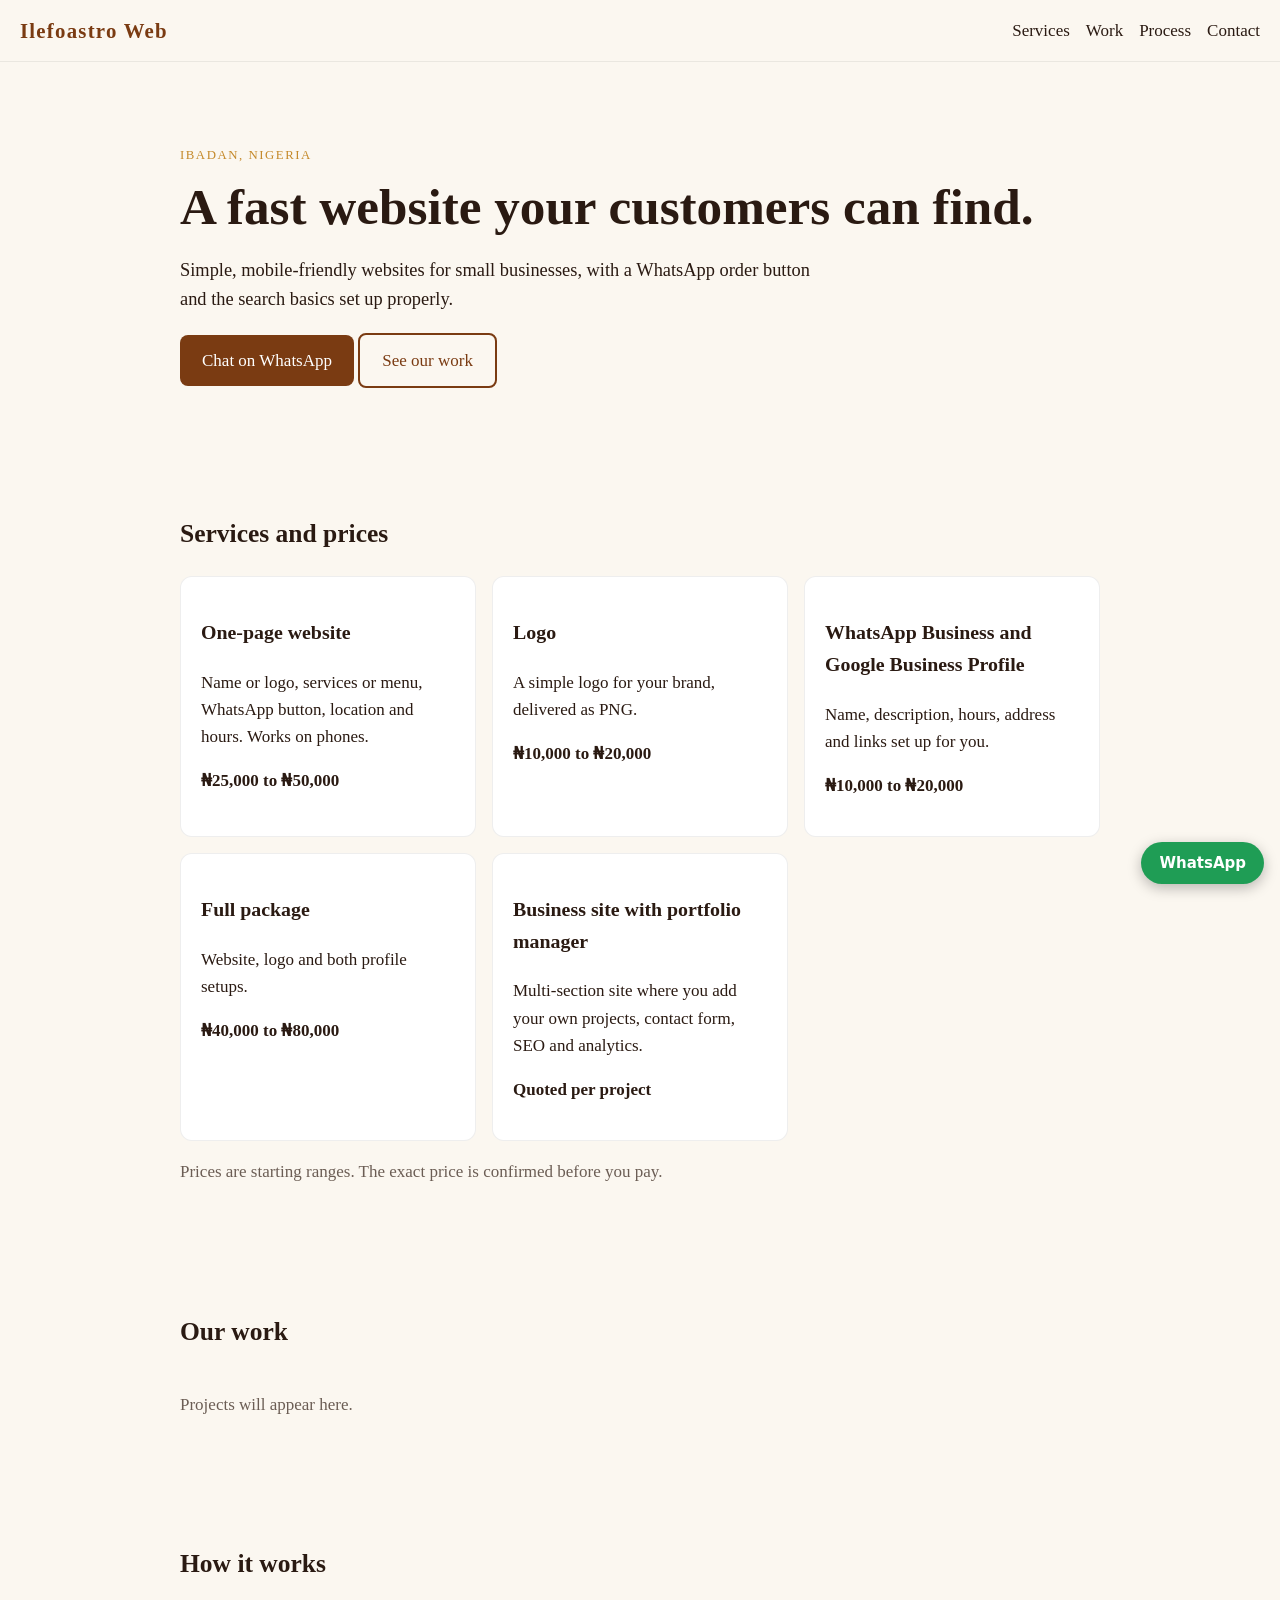
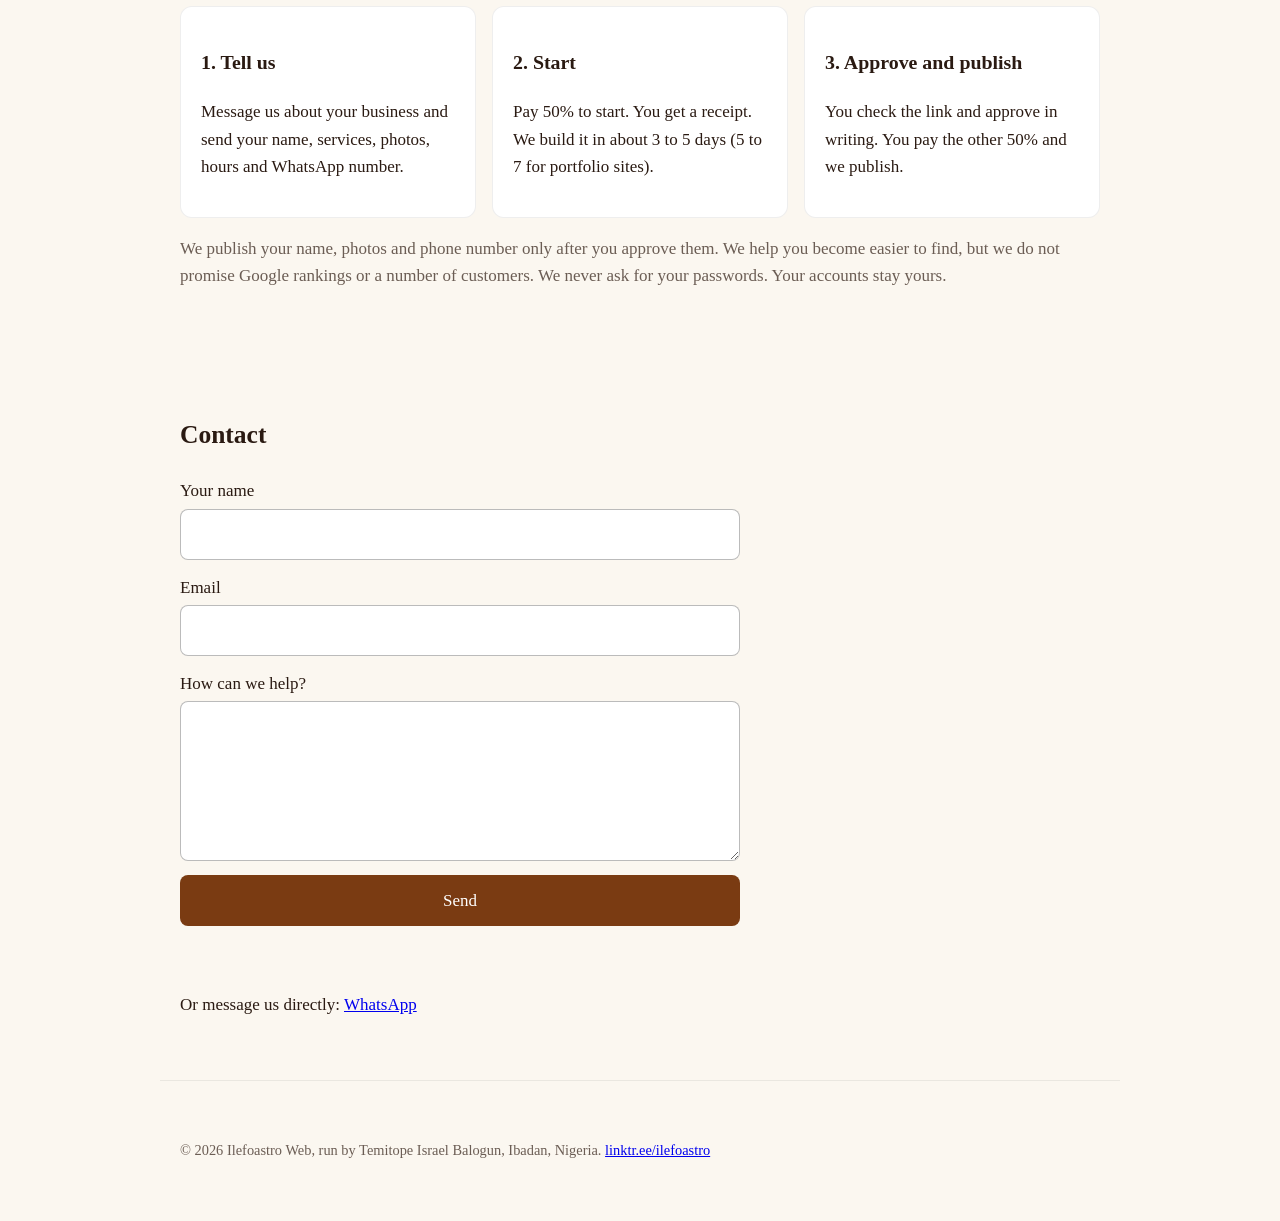
==== index.html @ 89b71308 "Add files via upload" ====
<!doctype html>
<html lang="en">
<head>
<meta charset="utf-8">
<meta name="viewport" content="width=device-width,initial-scale=1">
<title>Ilefoastro Web – simple, fast websites for small businesses in Ibadan</title>
<meta name="description" content="Ilefoastro Web builds simple, mobile-friendly websites, logos and WhatsApp and Google Business setups for small businesses in Nigeria. Based in Ibadan.">
<!-- DRAFT: remove the next line only when the owner approves going public -->
<meta name="robots" content="noindex,nofollow">
<link rel="canonical" href="https://ilefoastro-web.pages.dev/">
<meta property="og:title" content="Ilefoastro Web – websites for small businesses in Nigeria">
<meta property="og:description" content="Simple, fast, mobile-friendly websites with WhatsApp ordering. Ibadan, Nigeria.">
<meta property="og:type" content="website">
<link rel="stylesheet" href="style.css">
<script type="application/ld+json">
{"@context":"https://schema.org","@type":"ProfessionalService","name":"Ilefoastro Web","url":"https://ilefoastro-web.pages.dev/","areaServed":"Nigeria","address":{"@type":"PostalAddress","addressLocality":"Ibadan","addressRegion":"Oyo State","addressCountry":"NG"}}
</script>
</head>
<body>
<header class="top"><a class="brand" href="#">Ilefoastro Web</a>
<nav><a href="#services">Services</a><a href="#work">Work</a><a href="#how">Process</a><a href="#contact">Contact</a></nav></header>

<section class="hero">
<p class="eyebrow">Ibadan, Nigeria</p>
<h1>A fast website your customers can find.</h1>
<p class="lead">Simple, mobile-friendly websites for small businesses, with a WhatsApp order button and the search basics set up properly.</p>
<p><a class="btn" href="#" data-wa>Chat on WhatsApp</a> <a class="btn ghost" href="#work">See our work</a></p>
</section>

<section id="services"><h2>Services and prices</h2>
<div class="cards">
<div class="card"><h3>One-page website</h3><p>Name or logo, services or menu, WhatsApp button, location and hours. Works on phones.</p><p><b>₦25,000 to ₦50,000</b></p></div>
<div class="card"><h3>Logo</h3><p>A simple logo for your brand, delivered as PNG.</p><p><b>₦10,000 to ₦20,000</b></p></div>
<div class="card"><h3>WhatsApp Business and Google Business Profile</h3><p>Name, description, hours, address and links set up for you.</p><p><b>₦10,000 to ₦20,000</b></p></div>
<div class="card"><h3>Full package</h3><p>Website, logo and both profile setups.</p><p><b>₦40,000 to ₦80,000</b></p></div>
<div class="card"><h3>Business site with portfolio manager</h3><p>Multi-section site where you add your own projects, contact form, SEO and analytics.</p><p><b>Quoted per project</b></p></div>
</div>
<p class="muted">Prices are starting ranges. The exact price is confirmed before you pay.</p></section>

<section id="work"><h2>Our work</h2>
<div id="projects" class="cards"><p class="muted">Projects will appear here.</p></div></section>

<section id="how"><h2>How it works</h2>
<div class="cards">
<div class="card"><h3>1. Tell us</h3><p>Message us about your business and send your name, services, photos, hours and WhatsApp number.</p></div>
<div class="card"><h3>2. Start</h3><p>Pay 50% to start. You get a receipt. We build it in about 3 to 5 days (5 to 7 for portfolio sites).</p></div>
<div class="card"><h3>3. Approve and publish</h3><p>You check the link and approve in writing. You pay the other 50% and we publish.</p></div>
</div>
<p class="muted">We publish your name, photos and phone number only after you approve them. We help you become easier to find, but we do not promise Google rankings or a number of customers. We never ask for your passwords. Your accounts stay yours.</p></section>

<section id="contact"><h2>Contact</h2>
<form id="contactForm" action="https://api.web3forms.com/submit" method="POST">
<input type="hidden" name="access_key" value="REPLACE_WITH_WEB3FORMS_ACCESS_KEY">
<input type="hidden" name="subject" value="New enquiry from the Ilefoastro Web website">
<input type="checkbox" name="botcheck" class="hp" tabindex="-1" autocomplete="off">
<label>Your name<input name="name" required></label>
<label>Email<input type="email" name="email" required></label>
<label>How can we help?<textarea name="message" rows="5" required></textarea></label>
<button class="btn" type="submit">Send</button>
<p id="formMsg" class="muted" role="status"></p>
</form>
<p>Or message us directly: <a href="#" data-wa>WhatsApp</a></p>
</section>

<footer><p>© 2026 Ilefoastro Web, run by Temitope Israel Balogun, Ibadan, Nigeria. <a href="https://linktr.ee/ilefoastro">linktr.ee/ilefoastro</a></p></footer>

<a class="wa-float" href="#" data-wa aria-label="Chat on WhatsApp">WhatsApp</a>
<script src="app.js"></script>
<!-- Cloudflare Web Analytics: paste your token below, then remove this comment markers
<script defer src="https://static.cloudflareinsights.com/beacon.min.js" data-cf-beacon='{"token": "REPLACE_WITH_CLOUDFLARE_TOKEN"}'></script>
-->
</body></html>
---- style.css ----
:root{--bg:#fbf7f0;--ink:#2a1a12;--accent:#7a3b12;--gold:#c58a2b;--card:#fff;--muted:#6b5d54}
@media (prefers-color-scheme:dark){:root{--bg:#1d140f;--ink:#f3e9dc;--accent:#e0a35c;--gold:#e0a35c;--card:#2a1d16;--muted:#b9a894}}
*{box-sizing:border-box}body{margin:0;background:var(--bg);color:var(--ink);font:17px/1.6 Georgia,'Times New Roman',serif}
.top{display:flex;justify-content:space-between;align-items:center;padding:14px 20px;position:sticky;top:0;background:var(--bg);border-bottom:1px solid #0001}
.brand{font-weight:700;font-size:1.3rem;color:var(--accent);text-decoration:none;letter-spacing:.06em}
nav a{margin-left:16px;color:var(--ink);text-decoration:none}
section,.hero,footer{max-width:960px;margin:0 auto;padding:44px 20px}
.hero{padding-top:70px}h1{font-size:clamp(2rem,6vw,3.2rem);line-height:1.15;margin:.2em 0}
.eyebrow{color:var(--gold);letter-spacing:.12em;text-transform:uppercase;font-size:.8rem}.lead{font-size:1.15rem;max-width:640px}
.btn{display:inline-block;background:var(--accent);color:#fff;padding:12px 22px;border-radius:8px;text-decoration:none;border:0;font:inherit;cursor:pointer}
.btn.ghost{background:transparent;color:var(--accent);border:2px solid var(--accent)}
.cards{display:grid;grid-template-columns:repeat(auto-fit,minmax(250px,1fr));gap:16px}
.card{background:var(--card);padding:20px;border-radius:12px;border:1px solid #0001}.card img{width:100%;border-radius:8px}
form{display:grid;gap:14px;max-width:560px}label{display:grid;gap:4px}
input,textarea{padding:11px;border:1px solid #0004;border-radius:8px;font:inherit;background:var(--card);color:var(--ink)}
.hp{position:absolute;left:-9999px}.muted{color:var(--muted)}footer{color:var(--muted);font-size:.9rem;border-top:1px solid #0001}
.wa-float{position:fixed;right:16px;bottom:16px;background:#1f9d55;color:#fff;padding:12px 18px;border-radius:999px;text-decoration:none;font:600 15px system-ui;box-shadow:0 4px 14px #0004}
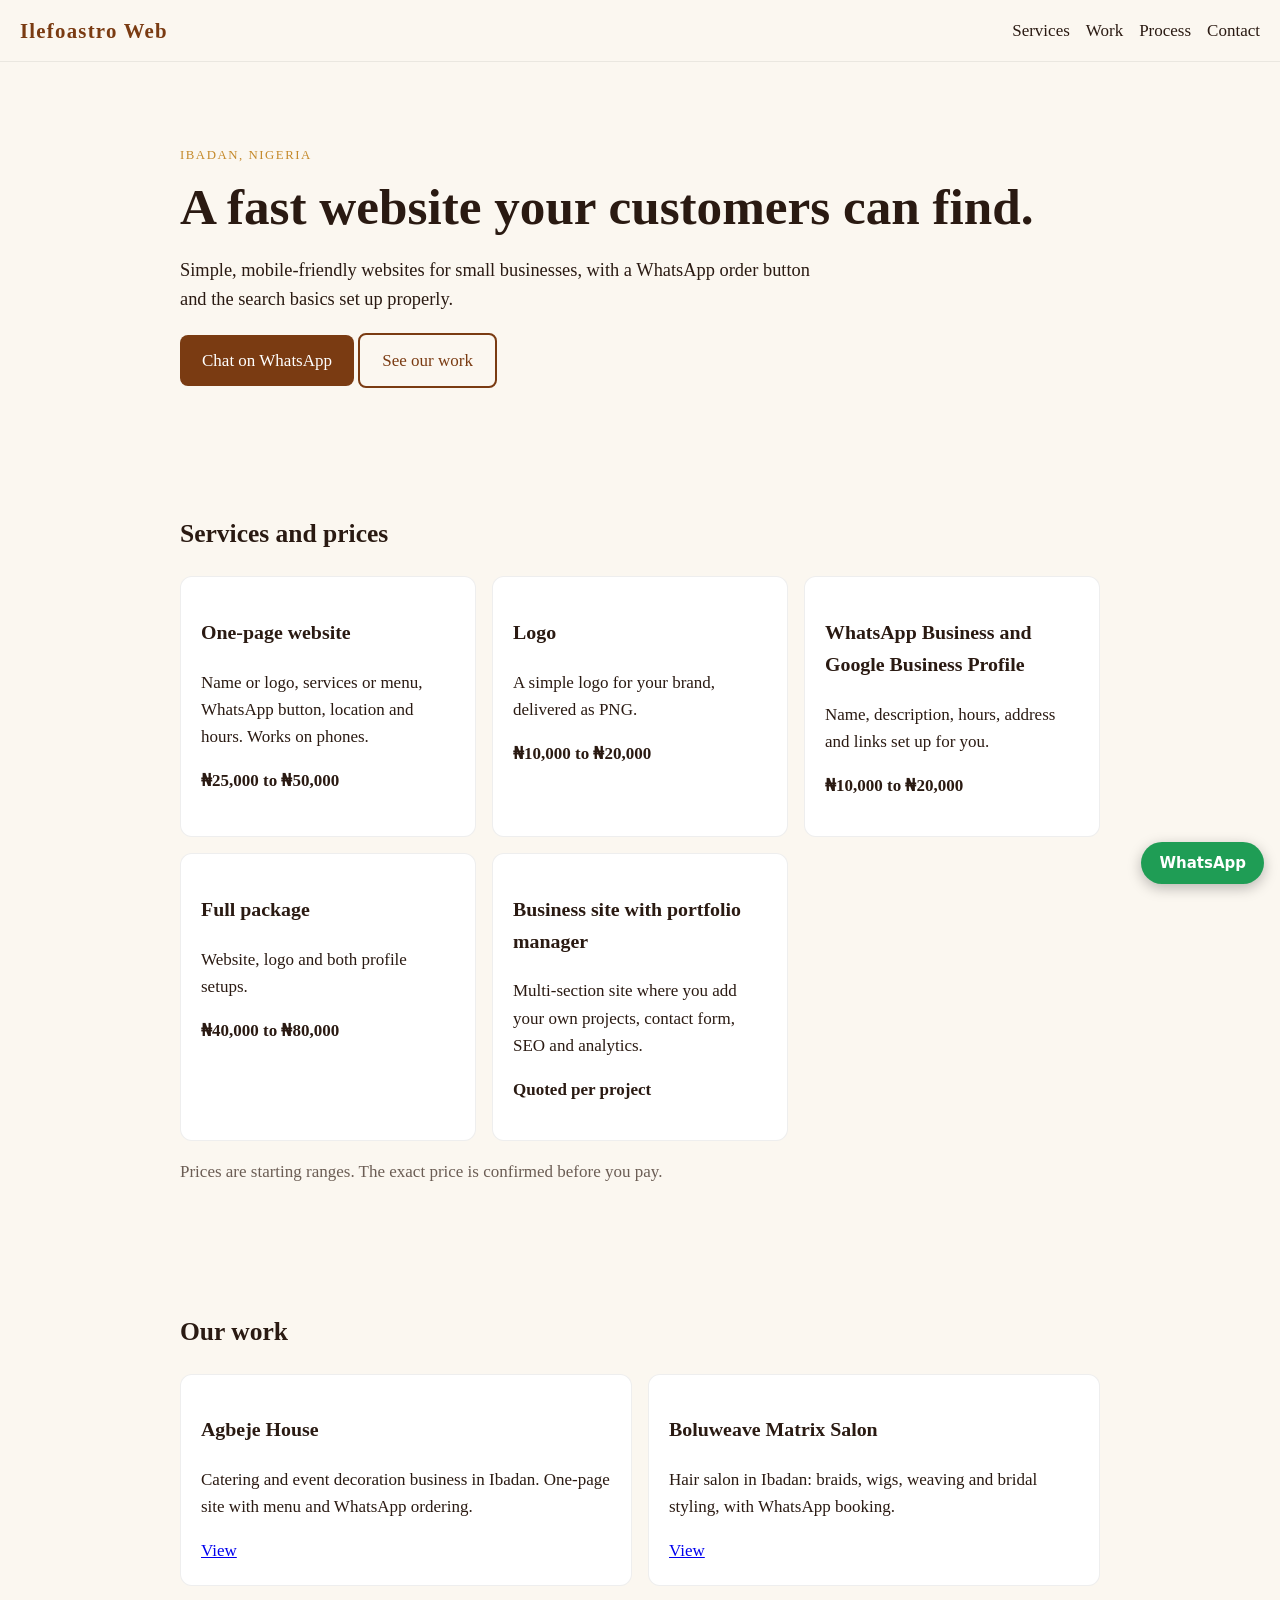
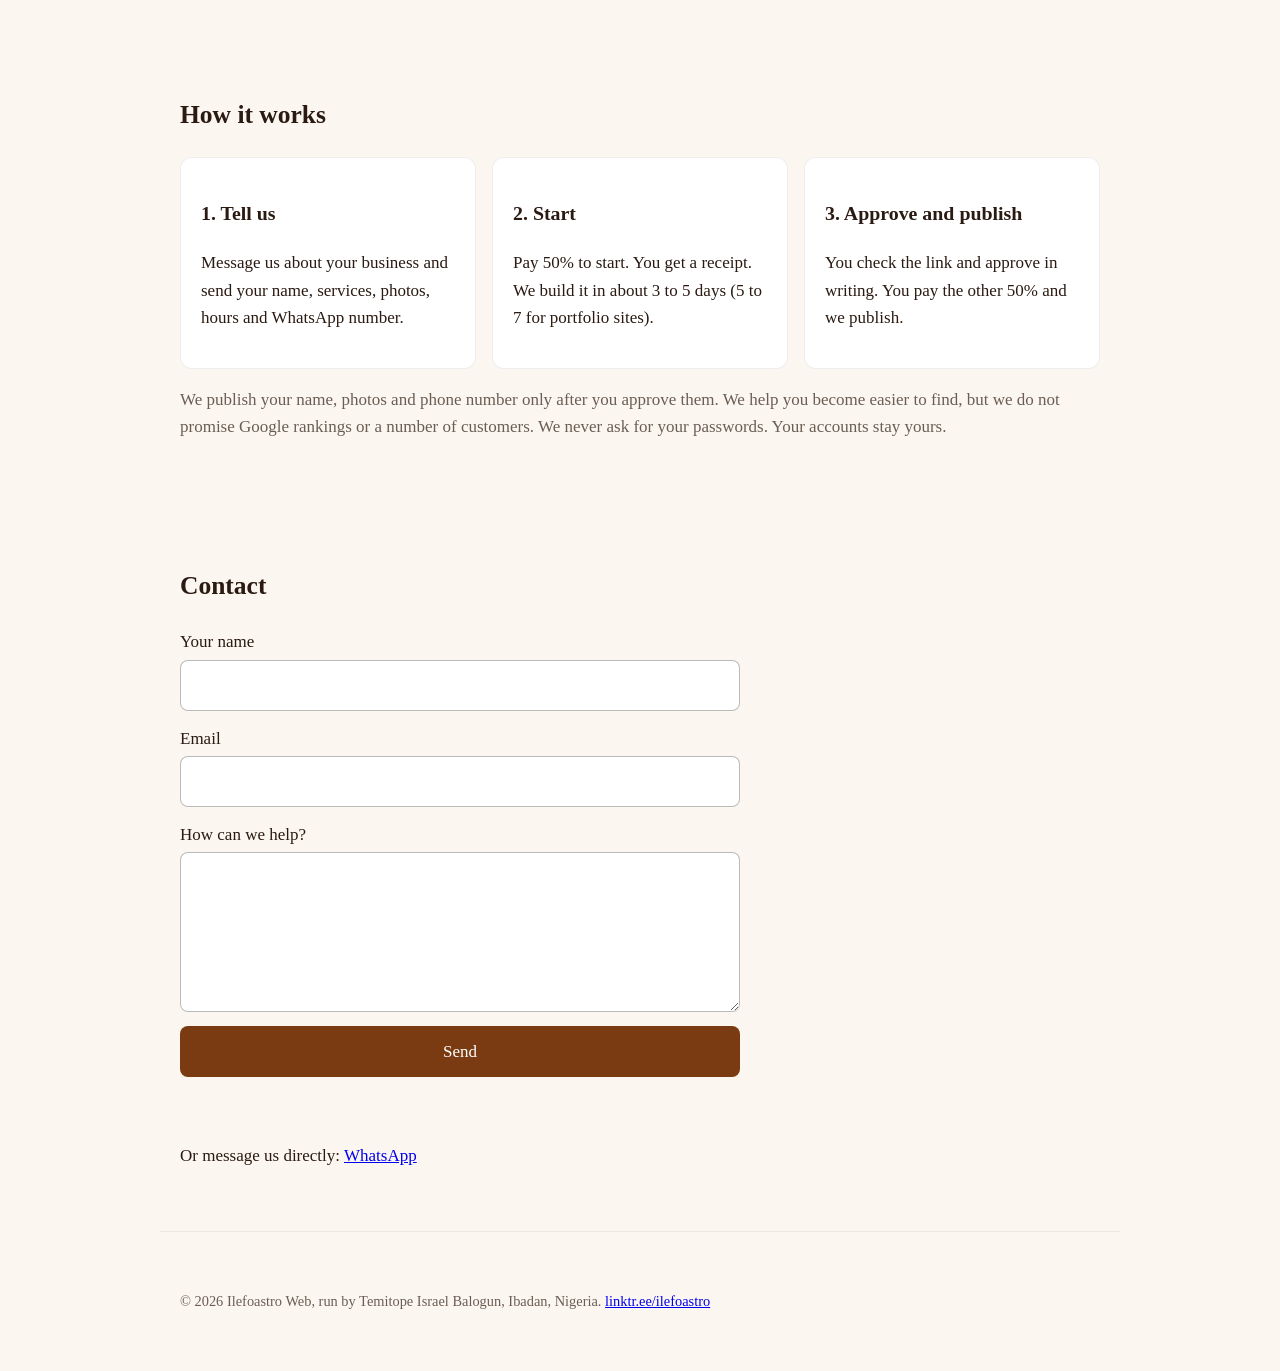
==== commit a3a18610: "Add files via upload" ====
--- a/index.html
+++ b/index.html
@@ -5,12 +5,18 @@
 <meta name="viewport" content="width=device-width,initial-scale=1">
 <title>Ilefoastro Web – simple, fast websites for small businesses in Ibadan</title>
 <meta name="description" content="Ilefoastro Web builds simple, mobile-friendly websites, logos and WhatsApp and Google Business setups for small businesses in Nigeria. Based in Ibadan.">
-<!-- DRAFT: remove the next line only when the owner approves going public -->
-<meta name="robots" content="noindex,nofollow">
+<meta name="robots" content="index,follow">
 <link rel="canonical" href="https://ilefoastro-web.pages.dev/">
 <meta property="og:title" content="Ilefoastro Web – websites for small businesses in Nigeria">
 <meta property="og:description" content="Simple, fast, mobile-friendly websites with WhatsApp ordering. Ibadan, Nigeria.">
 <meta property="og:type" content="website">
+<meta property="og:url" content="https://ilefoastro-web.pages.dev/">
+<meta property="og:image" content="https://ilefoastro-web.pages.dev/share.png">
+<meta property="og:image:width" content="1200">
+<meta property="og:image:height" content="630">
+<meta property="og:image:alt" content="Ilefoastro Web: simple, fast websites for small businesses in Nigeria">
+<meta name="twitter:card" content="summary_large_image">
+<meta name="twitter:image" content="https://ilefoastro-web.pages.dev/share.png">
 <link rel="stylesheet" href="style.css">
 <script type="application/ld+json">
 {"@context":"https://schema.org","@type":"ProfessionalService","name":"Ilefoastro Web","url":"https://ilefoastro-web.pages.dev/","areaServed":"Nigeria","address":{"@type":"PostalAddress","addressLocality":"Ibadan","addressRegion":"Oyo State","addressCountry":"NG"}}
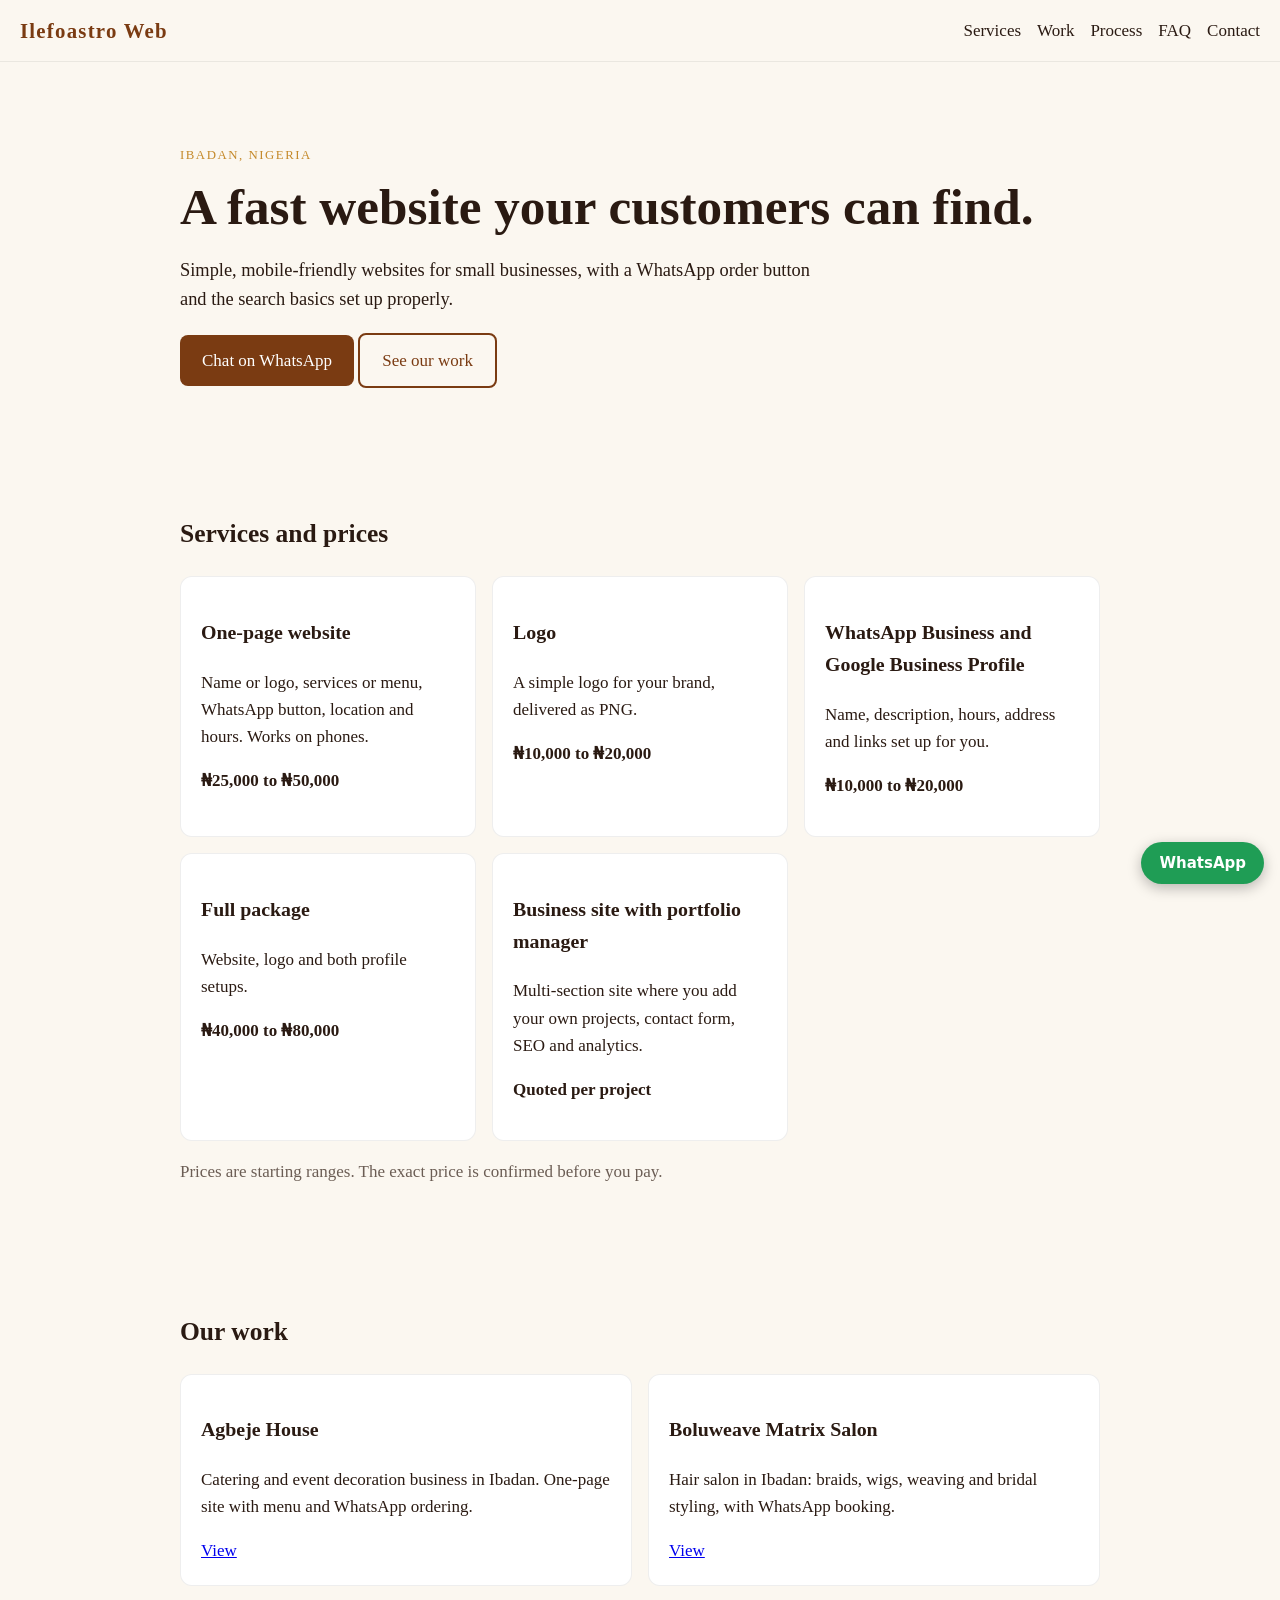
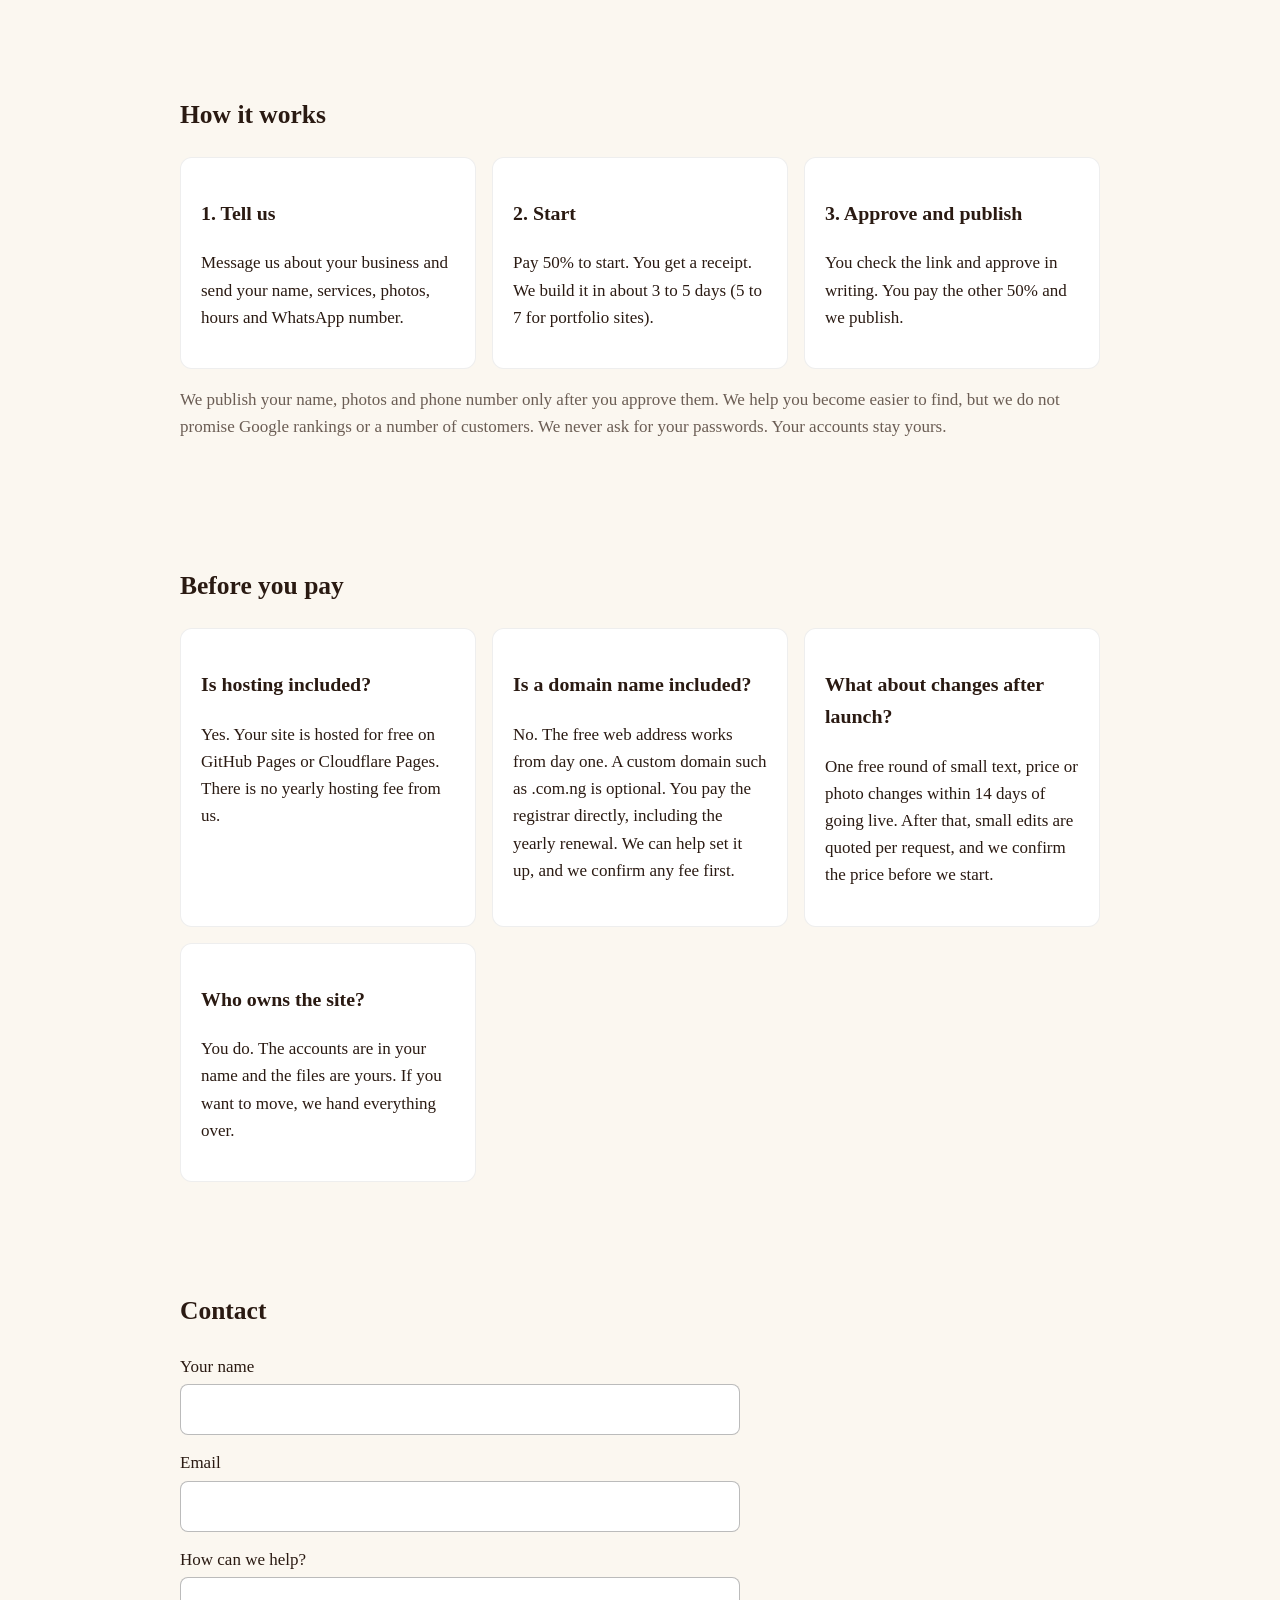
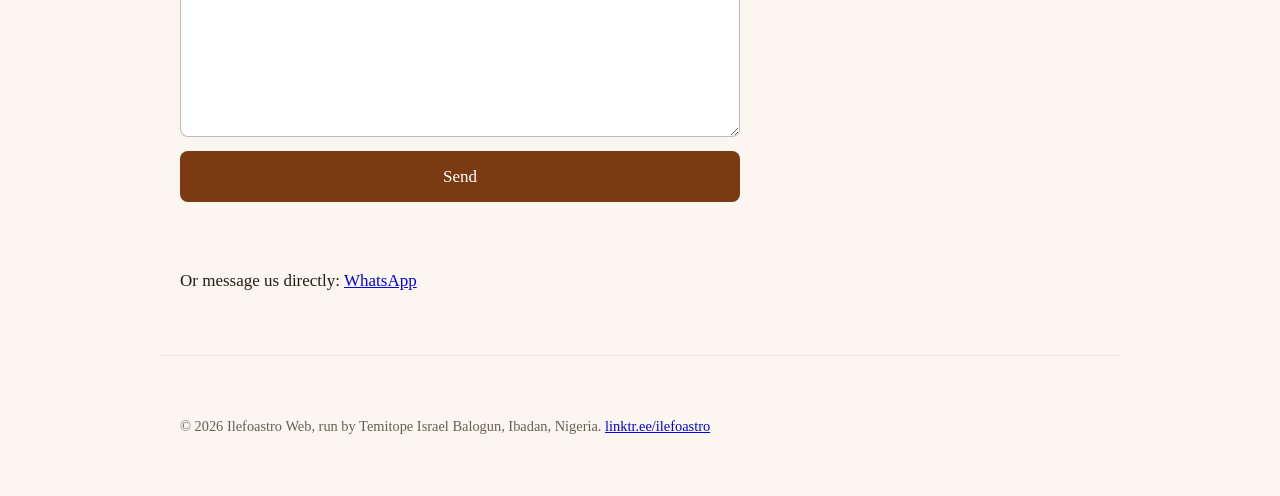
==== commit d2745206: "Add files via upload" ====
--- a/index.html
+++ b/index.html
@@ -6,6 +6,7 @@
 <title>Ilefoastro Web – simple, fast websites for small businesses in Ibadan</title>
 <meta name="description" content="Ilefoastro Web builds simple, mobile-friendly websites, logos and WhatsApp and Google Business setups for small businesses in Nigeria. Based in Ibadan.">
 <meta name="robots" content="index,follow">
+<meta name="google-site-verification" content="lX7Qyjk8UAOd96chSVmY6r4Sp8Z3gu2dvDN5hUPm594" />
 <link rel="canonical" href="https://ilefoastro-web.pages.dev/">
 <meta property="og:title" content="Ilefoastro Web – websites for small businesses in Nigeria">
 <meta property="og:description" content="Simple, fast, mobile-friendly websites with WhatsApp ordering. Ibadan, Nigeria.">
@@ -24,7 +25,7 @@
 </head>
 <body>
 <header class="top"><a class="brand" href="#">Ilefoastro Web</a>
-<nav><a href="#services">Services</a><a href="#work">Work</a><a href="#how">Process</a><a href="#contact">Contact</a></nav></header>
+<nav><a href="#services">Services</a><a href="#work">Work</a><a href="#how">Process</a><a href="#faq">FAQ</a><a href="#contact">Contact</a></nav></header>
 
 <section class="hero">
 <p class="eyebrow">Ibadan, Nigeria</p>
@@ -54,9 +55,17 @@
 </div>
 <p class="muted">We publish your name, photos and phone number only after you approve them. We help you become easier to find, but we do not promise Google rankings or a number of customers. We never ask for your passwords. Your accounts stay yours.</p></section>
 
+<section id="faq"><h2>Before you pay</h2>
+<div class="cards">
+<div class="card"><h3>Is hosting included?</h3><p>Yes. Your site is hosted for free on GitHub Pages or Cloudflare Pages. There is no yearly hosting fee from us.</p></div>
+<div class="card"><h3>Is a domain name included?</h3><p>No. The free web address works from day one. A custom domain such as .com.ng is optional. You pay the registrar directly, including the yearly renewal. We can help set it up, and we confirm any fee first.</p></div>
+<div class="card"><h3>What about changes after launch?</h3><p>One free round of small text, price or photo changes within 14 days of going live. After that, small edits are quoted per request, and we confirm the price before we start.</p></div>
+<div class="card"><h3>Who owns the site?</h3><p>You do. The accounts are in your name and the files are yours. If you want to move, we hand everything over.</p></div>
+</div></section>
+
 <section id="contact"><h2>Contact</h2>
 <form id="contactForm" action="https://api.web3forms.com/submit" method="POST">
-<input type="hidden" name="access_key" value="REPLACE_WITH_WEB3FORMS_ACCESS_KEY">
+<input type="hidden" name="access_key" value="88141c8a-560a-4464-8b4d-9aacd1d26c46">
 <input type="hidden" name="subject" value="New enquiry from the Ilefoastro Web website">
 <input type="checkbox" name="botcheck" class="hp" tabindex="-1" autocomplete="off">
 <label>Your name<input name="name" required></label>
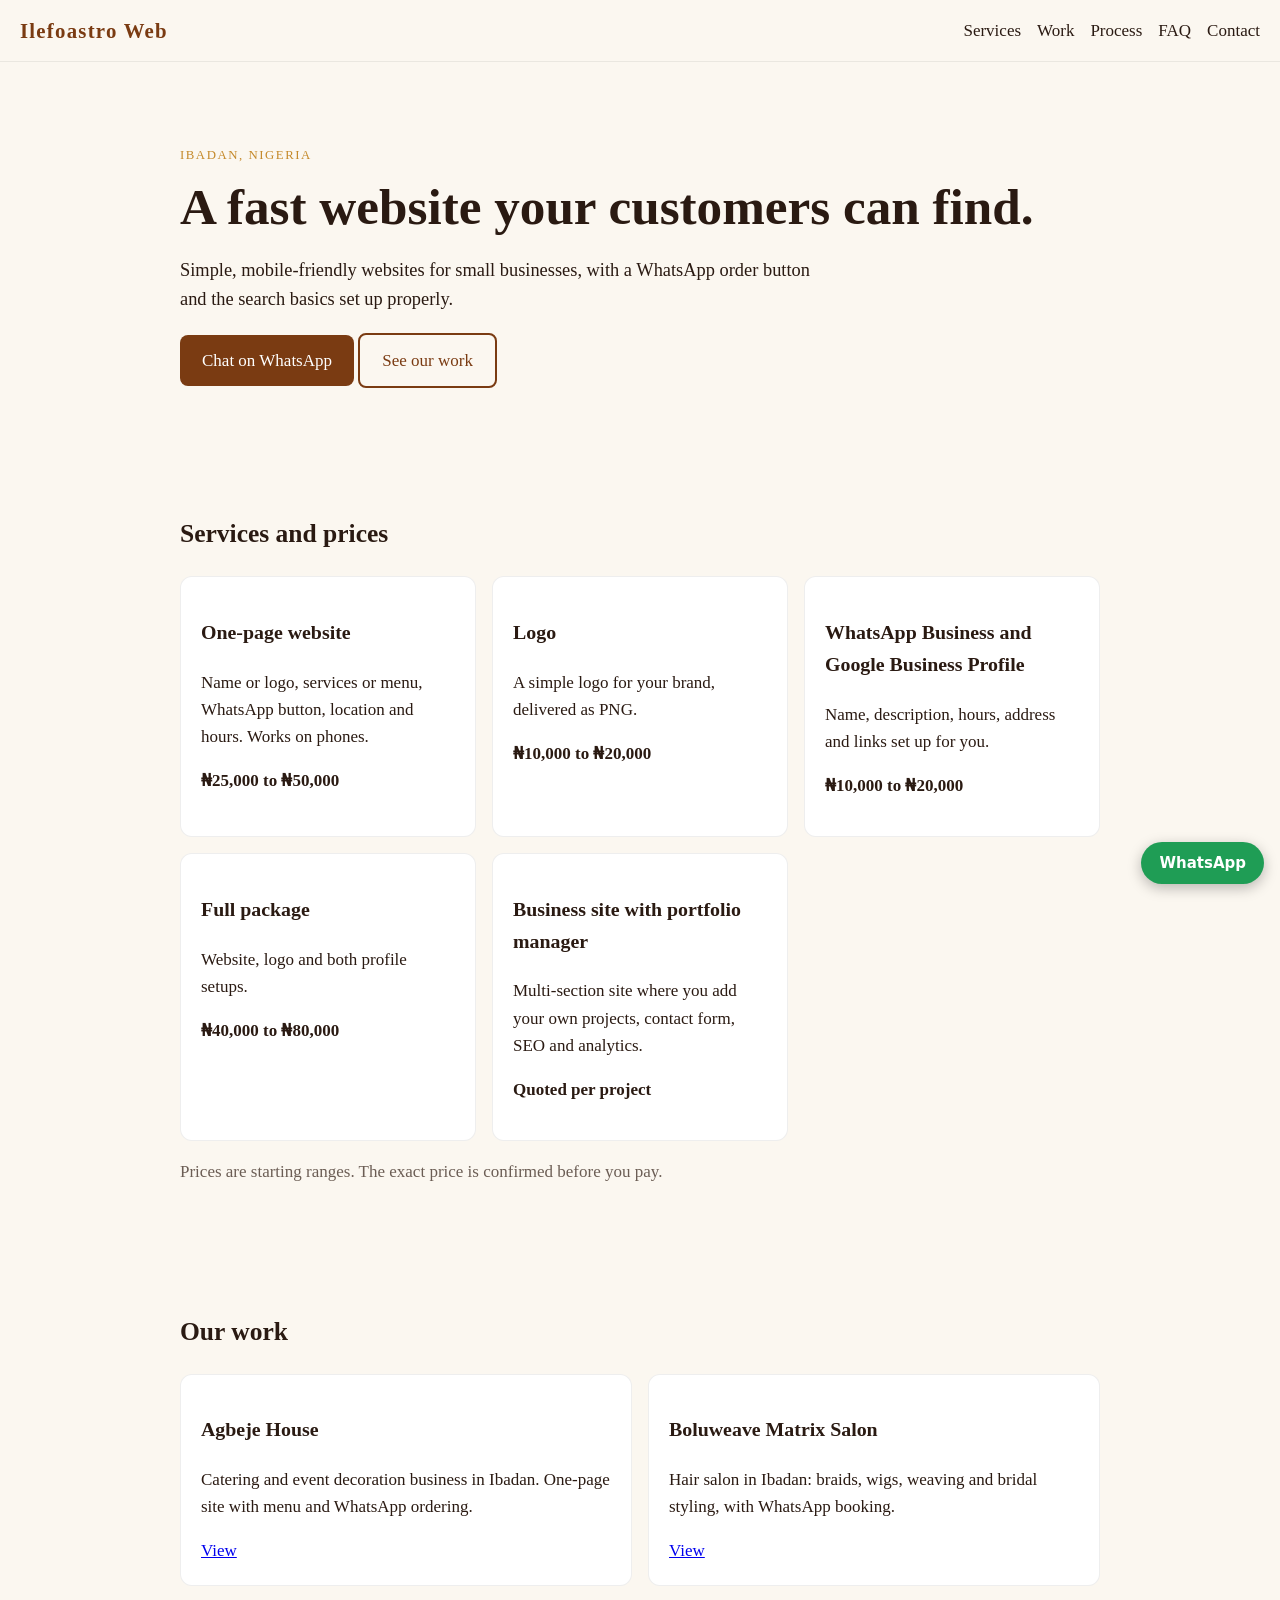
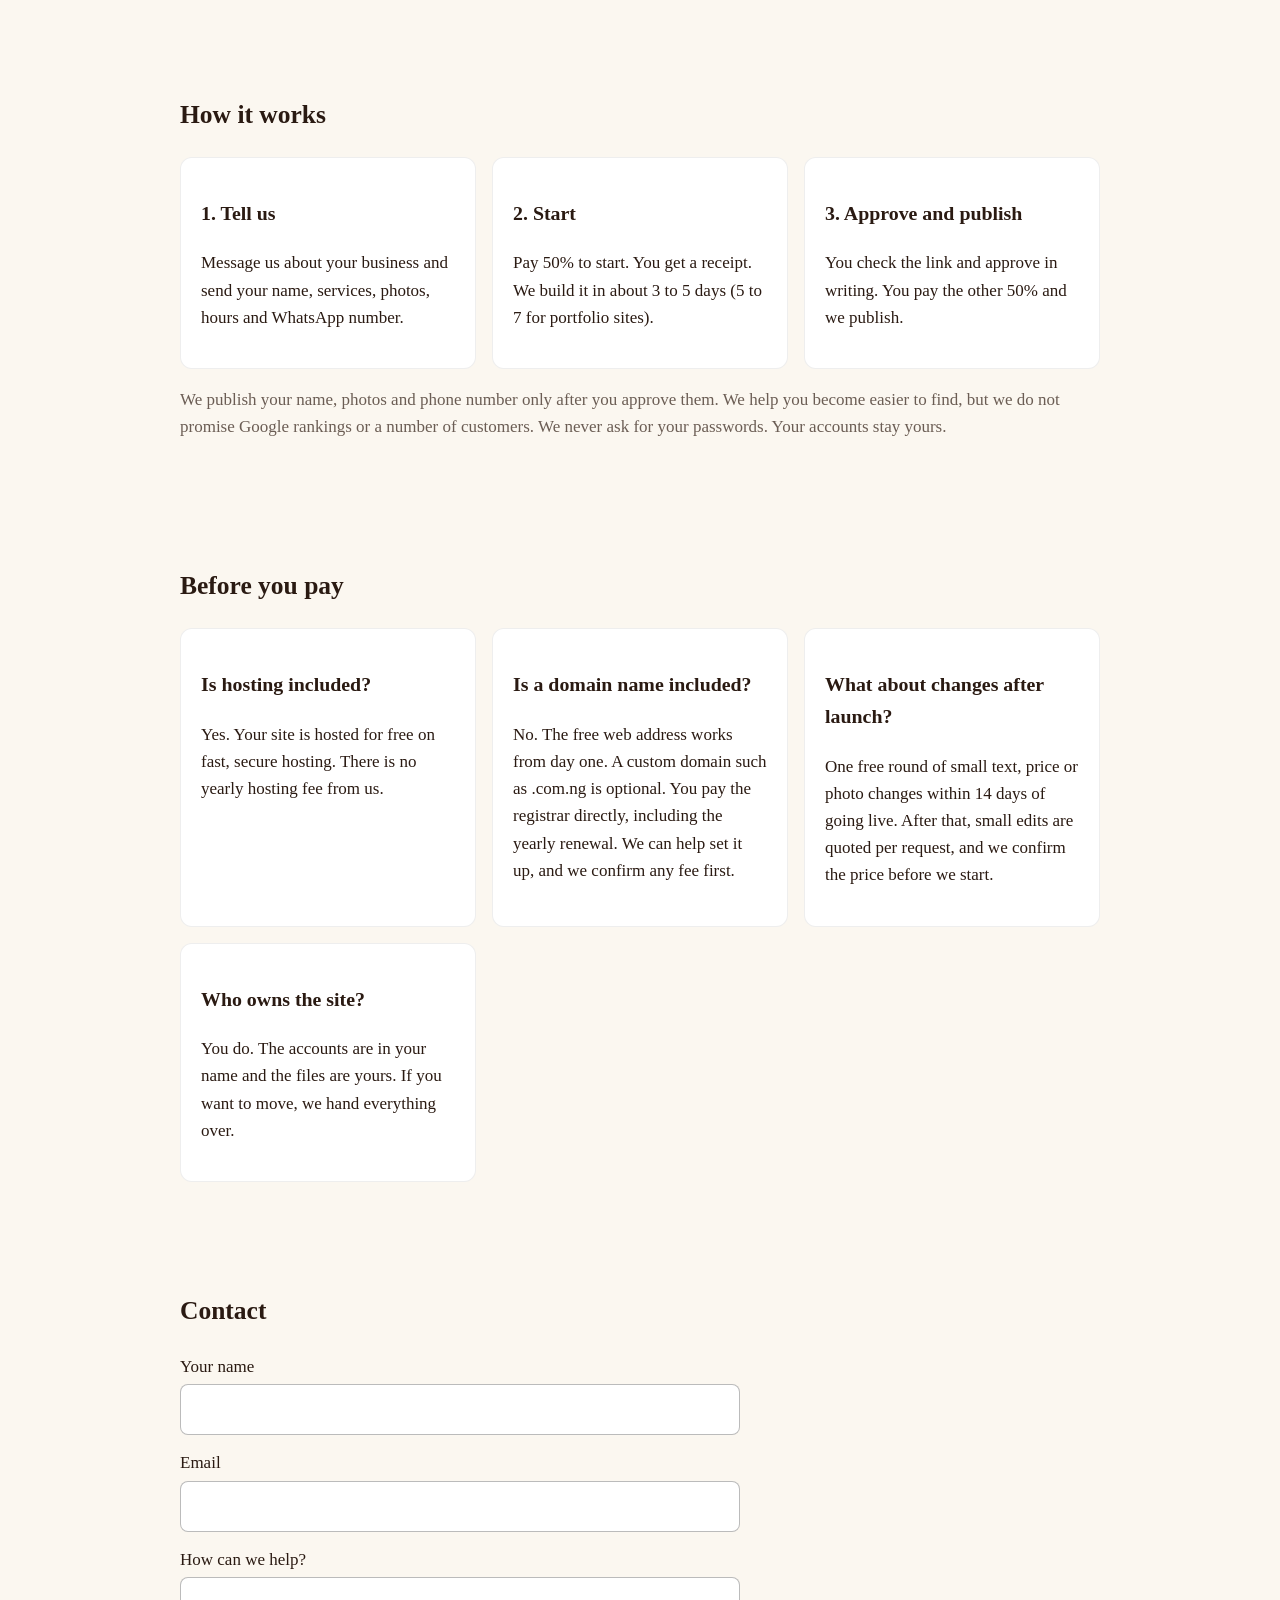
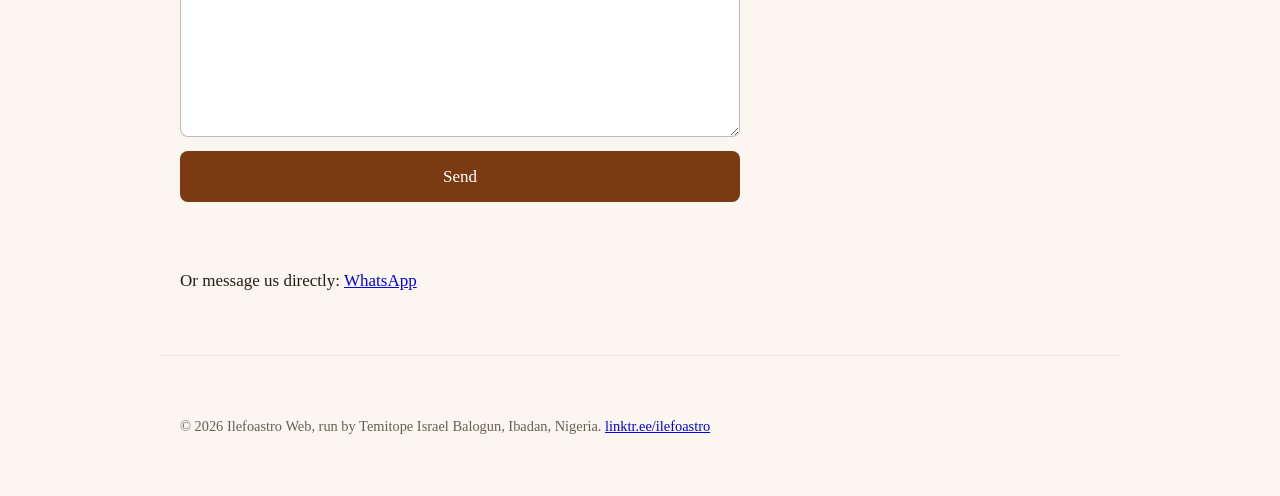
==== commit 177c7350: "Add files via upload" ====
--- a/index.html
+++ b/index.html
@@ -57,7 +57,7 @@
 
 <section id="faq"><h2>Before you pay</h2>
 <div class="cards">
-<div class="card"><h3>Is hosting included?</h3><p>Yes. Your site is hosted for free on GitHub Pages or Cloudflare Pages. There is no yearly hosting fee from us.</p></div>
+<div class="card"><h3>Is hosting included?</h3><p>Yes. Your site is hosted for free on fast, secure hosting. There is no yearly hosting fee from us.</p></div>
 <div class="card"><h3>Is a domain name included?</h3><p>No. The free web address works from day one. A custom domain such as .com.ng is optional. You pay the registrar directly, including the yearly renewal. We can help set it up, and we confirm any fee first.</p></div>
 <div class="card"><h3>What about changes after launch?</h3><p>One free round of small text, price or photo changes within 14 days of going live. After that, small edits are quoted per request, and we confirm the price before we start.</p></div>
 <div class="card"><h3>Who owns the site?</h3><p>You do. The accounts are in your name and the files are yours. If you want to move, we hand everything over.</p></div>
--- a/style.css
+++ b/style.css
@@ -15,3 +15,6 @@
 input,textarea{padding:11px;border:1px solid #0004;border-radius:8px;font:inherit;background:var(--card);color:var(--ink)}
 .hp{position:absolute;left:-9999px}.muted{color:var(--muted)}footer{color:var(--muted);font-size:.9rem;border-top:1px solid #0001}
 .wa-float{position:fixed;right:16px;bottom:16px;background:#1f9d55;color:#fff;padding:12px 18px;border-radius:999px;text-decoration:none;font:600 15px system-ui;box-shadow:0 4px 14px #0004}
+
+@media (max-width:640px){.top{flex-direction:column;align-items:flex-start;gap:6px;padding:10px 16px}.brand{font-size:1.15rem}nav{display:flex;flex-wrap:wrap;gap:4px 14px}nav a{margin-left:0;font-size:.95rem}}
+html,body{overflow-x:hidden}
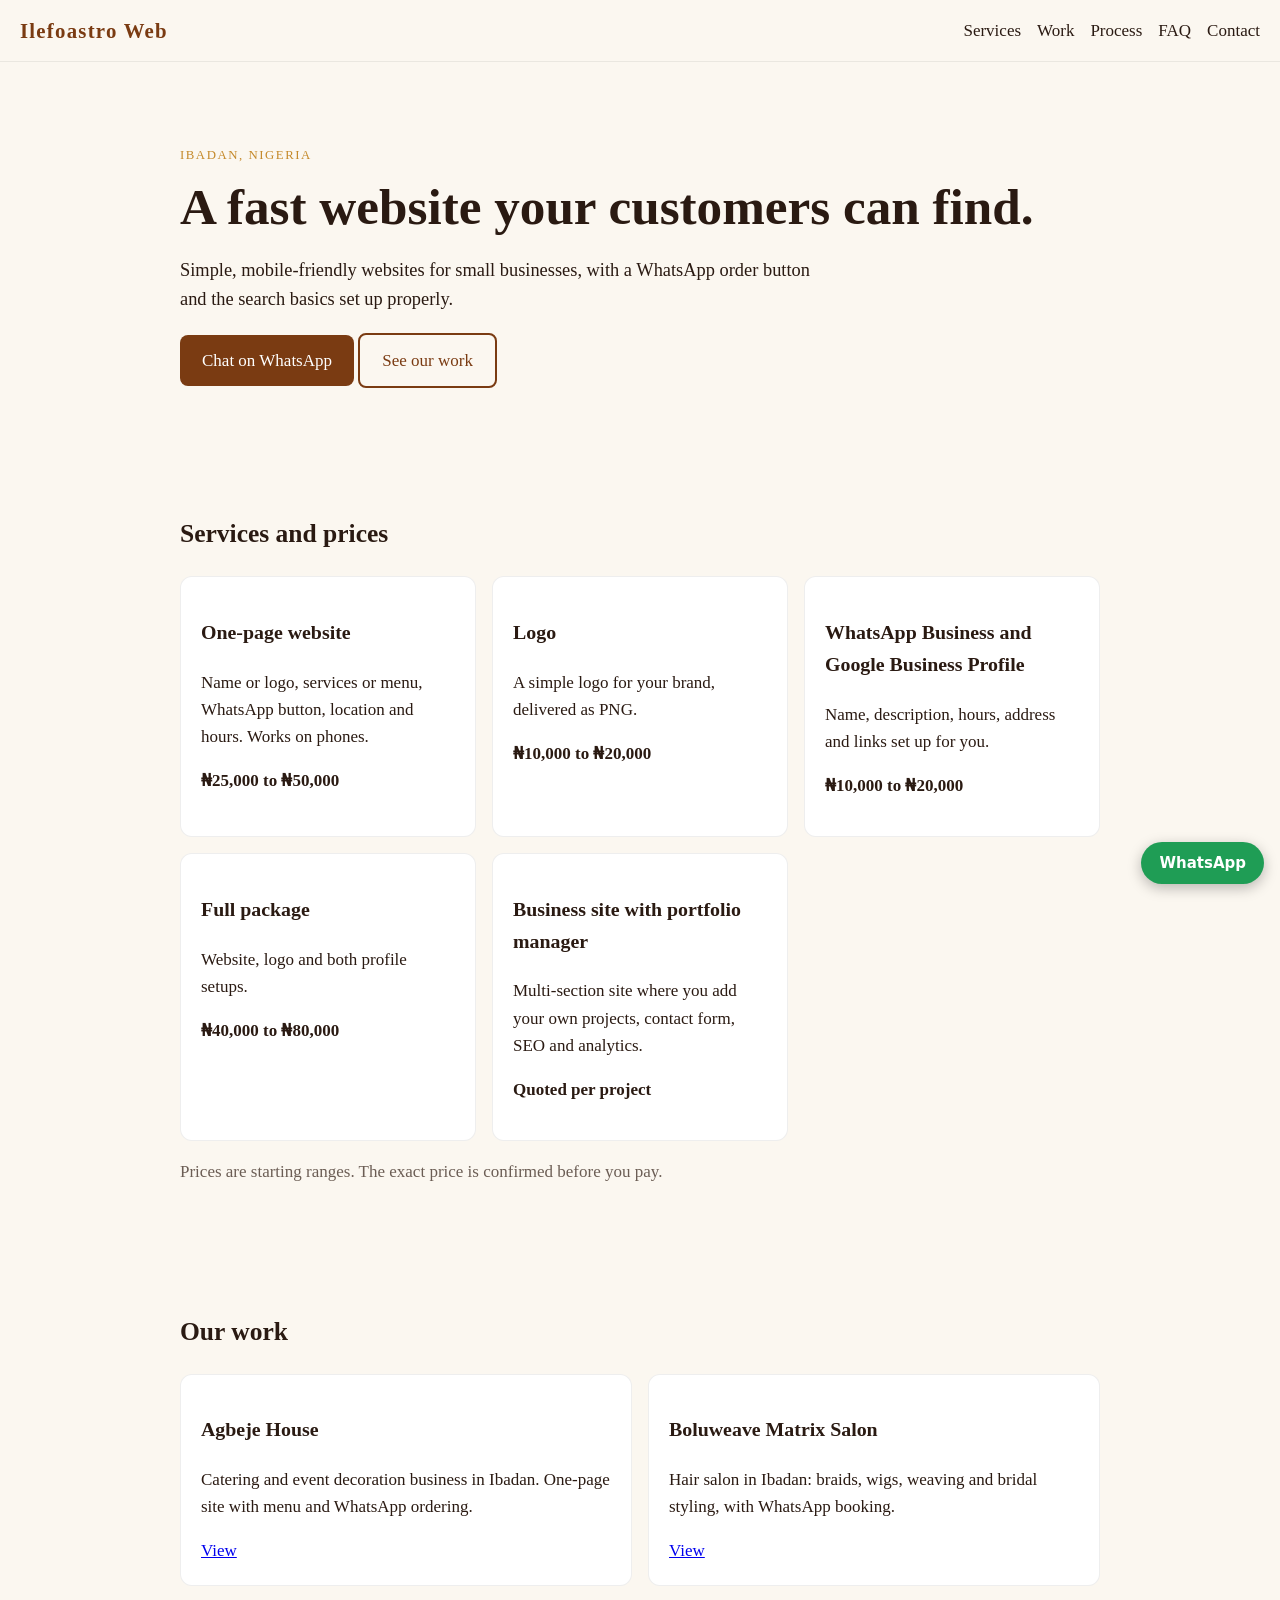
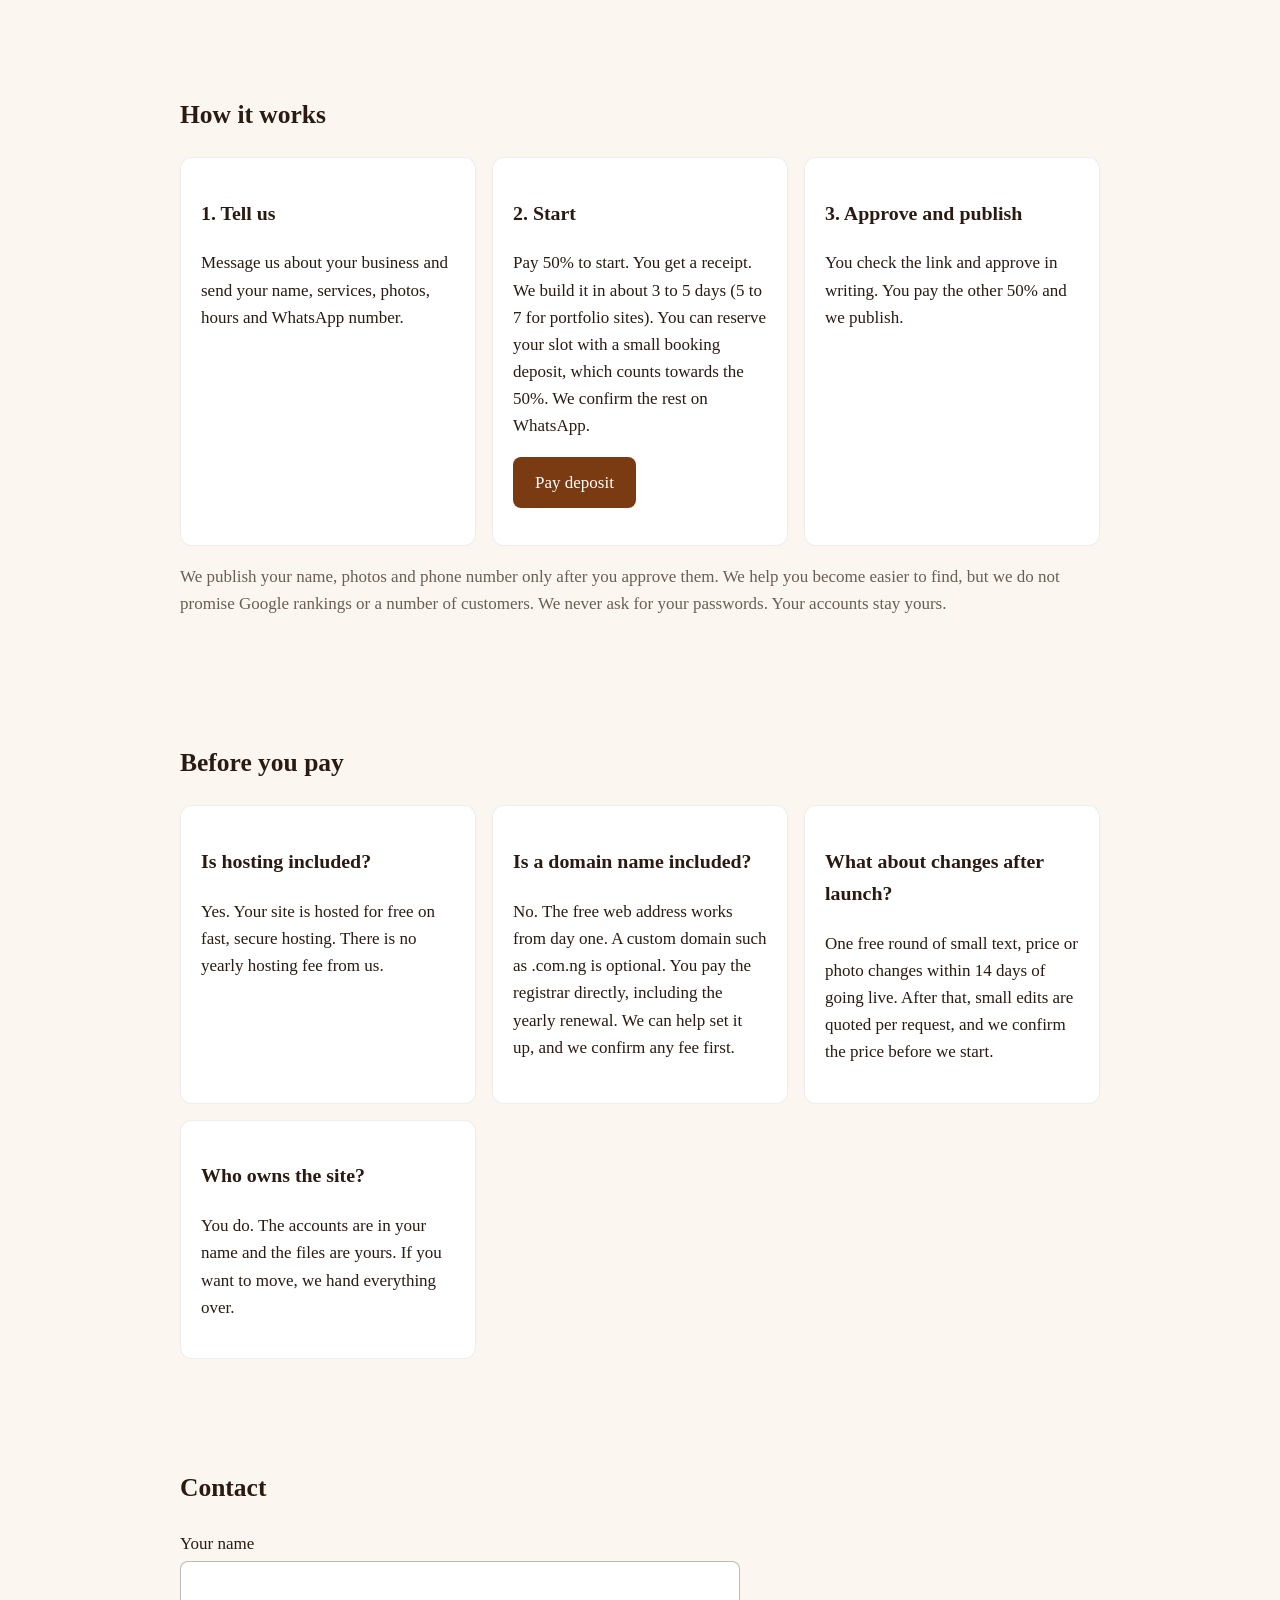
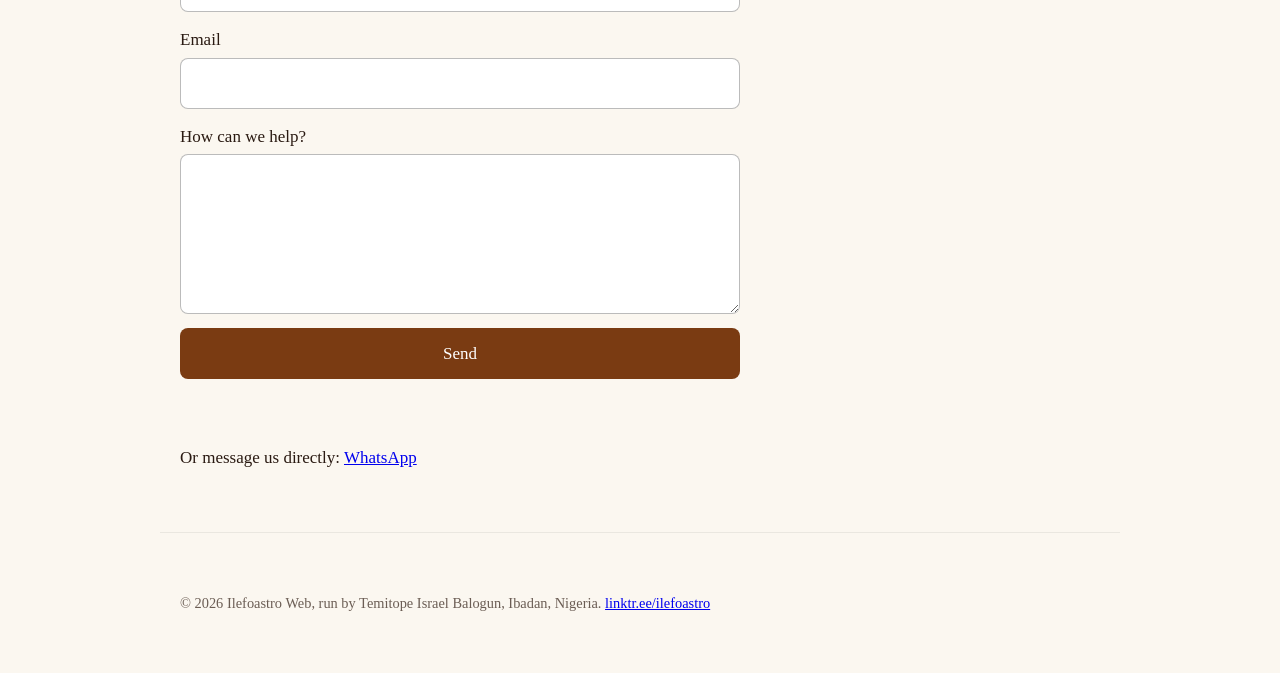
==== commit 4fba68cb: "Enhance payment section with deposit information Added details about the booking deposit and payment" ====
--- a/index.html
+++ b/index.html
@@ -50,7 +50,7 @@
 <section id="how"><h2>How it works</h2>
 <div class="cards">
 <div class="card"><h3>1. Tell us</h3><p>Message us about your business and send your name, services, photos, hours and WhatsApp number.</p></div>
-<div class="card"><h3>2. Start</h3><p>Pay 50% to start. You get a receipt. We build it in about 3 to 5 days (5 to 7 for portfolio sites).</p></div>
+<div class="card"><h3>2. Start</h3><p>Pay 50% to start. You get a receipt. We build it in about 3 to 5 days (5 to 7 for portfolio sites). You can reserve your slot with a small booking deposit, which counts towards the 50%. We confirm the rest on WhatsApp.</p><p><a class="btn" href="https://selar.com/sr07172b9i" target="_blank" rel="noopener">Pay deposit</a></p></div>
 <div class="card"><h3>3. Approve and publish</h3><p>You check the link and approve in writing. You pay the other 50% and we publish.</p></div>
 </div>
 <p class="muted">We publish your name, photos and phone number only after you approve them. We help you become easier to find, but we do not promise Google rankings or a number of customers. We never ask for your passwords. Your accounts stay yours.</p></section>
